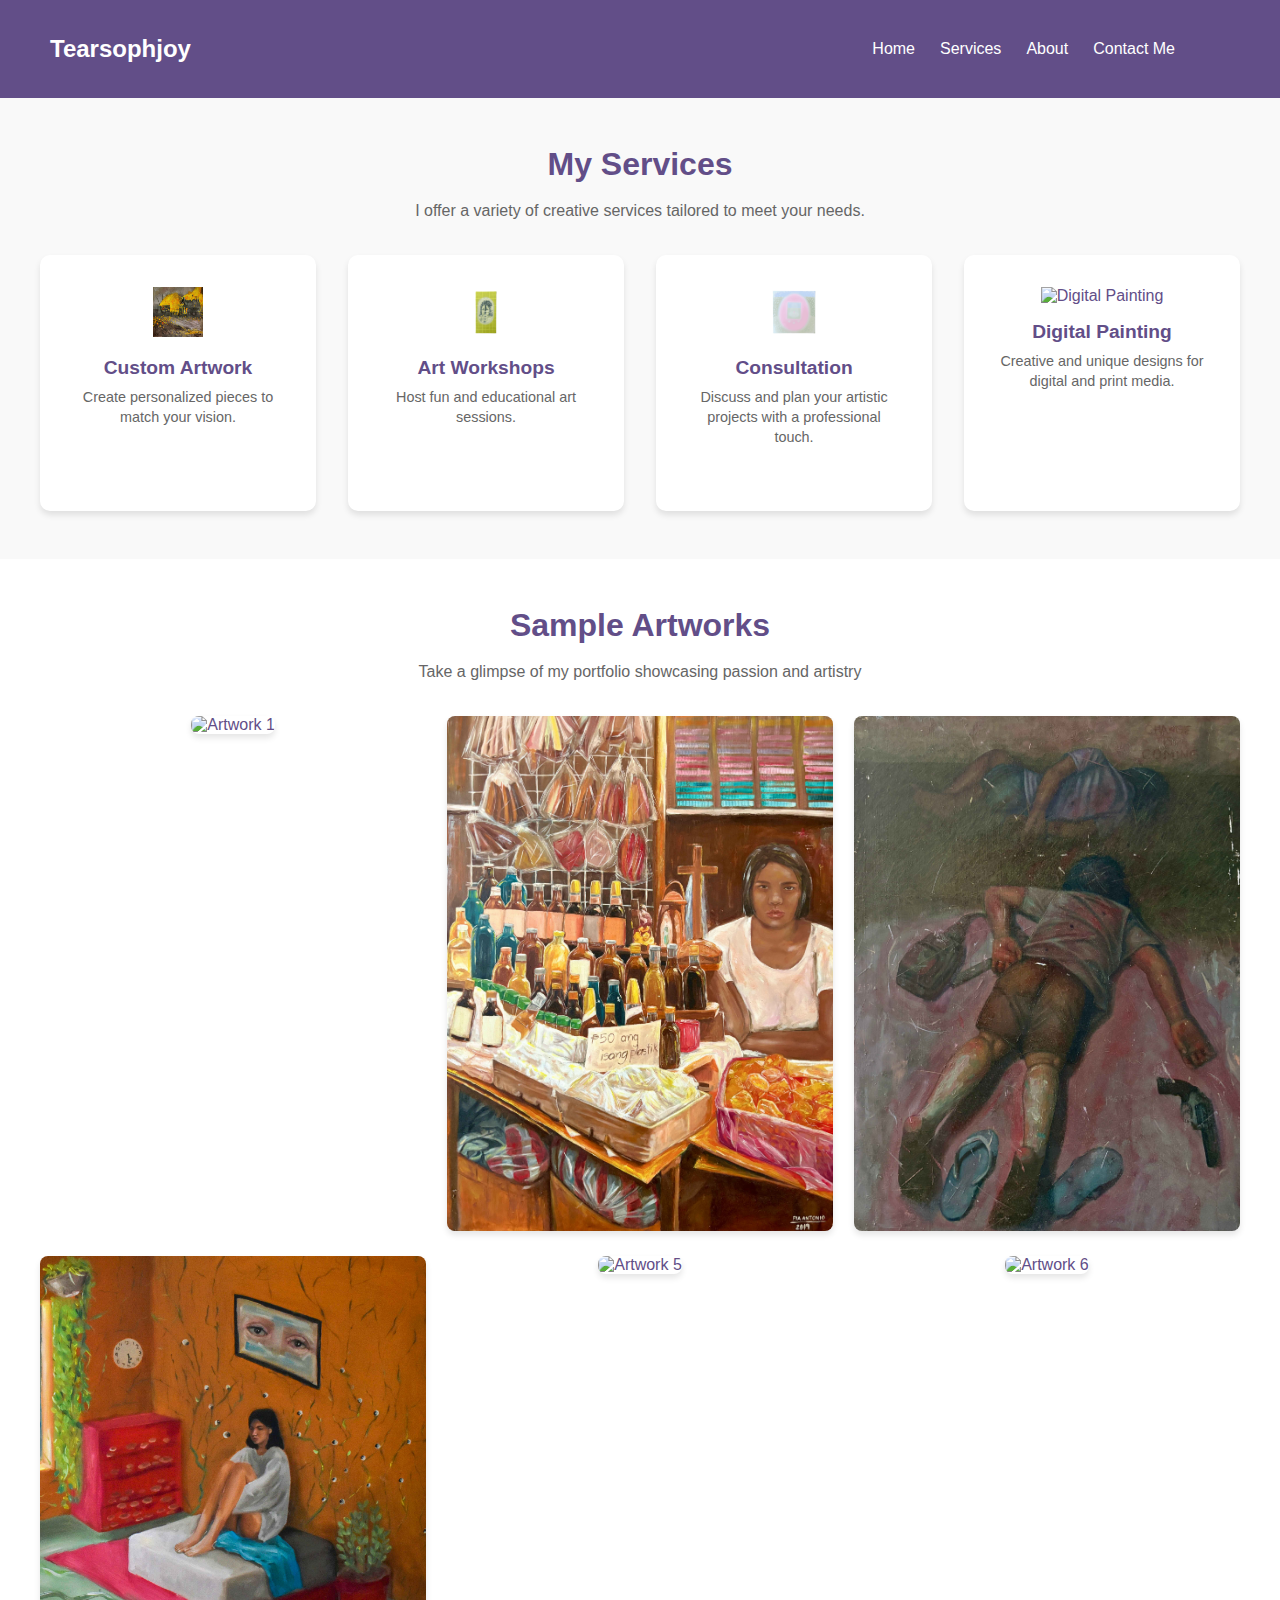
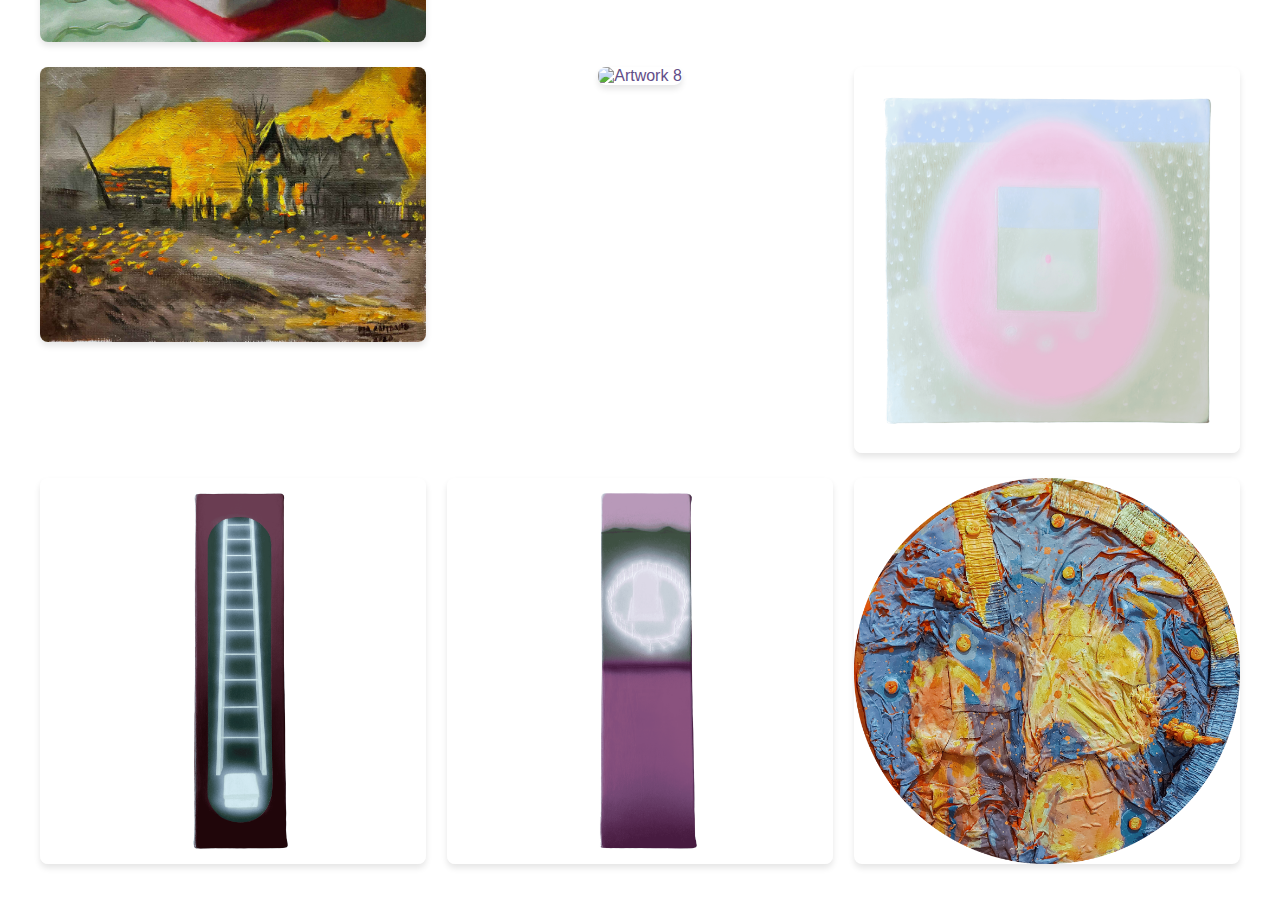
==== services.html @ 124bbe5c "Add files via upload" ====
<!DOCTYPE html>
<html lang="en">
<head>
  <meta charset="UTF-8">
  <meta name="viewport" content="width=device-width, initial-scale=1.0">
  <title>Services - Tearsophjoy</title>
  <link rel="stylesheet" href="styles.css">
</head>
<body>
  <header>
    <nav class="navbar">
      <a href="index.html" class="logo">Tearsophjoy</a>
      <nav class="navbar">
  <ul class="nav-links">
    <li><a href="index.html">Home</a></li>
    <li><a href="services.html">Services</a></li>
    <li><a href="about.html">About</a></li>
    <li><a href="contact.html">Contact Me</a></li>
  </ul>
</nav>

  </header>


  <section class="services">
  <h2>My Services</h2>
  <p>I offer a variety of creative services tailored to meet your needs.</p>
  <div class="services-grid">
    <div class="service-item">
      <img src="icon1.jpg" alt="Custom Artwork">
      <h3>Custom Artwork</h3>
      <p>Create personalized pieces to match your vision.</p>
    </div>
    <div class="service-item">
      <img src="icon2.png" alt="Art Workshops">
      <h3>Art Workshops</h3>
      <p>Host fun and educational art sessions.</p>
    </div>
    <div class="service-item">
      <img src="icon3.png" alt="Consultation">
      <h3>Consultation</h3>
      <p>Discuss and plan your artistic projects with a professional touch.</p>
    </div>
    <div class="service-item">
      <img src="icon4.jpg" alt="Digital Painting">
      <h3>Digital Painting</h3>
      <p>Creative and unique designs for digital and print media.</p>
    </div>
  </div>
  </section>
  
  <section class="sample-artworks">
  <h2>Sample Artworks</h2>
  <p>Take a glimpse of my portfolio showcasing passion and artistry</p>
  <div class="artworks-grid">
    <div class="artwork-item" data-image="artwork1.png">
      <img src="artwork1.png" alt="Artwork 1">
    </div>
    <div class="artwork-item" data-image="artwork2.jpg">
      <img src="artwork2.jpg" alt="Artwork 2">
    </div>
    <div class="artwork-item" data-image="artwork3.jpg">
      <img src="artwork3.jpg" alt="Artwork 3">
    </div>
    <div class="artwork-item" data-image="artwork4.jpg">
      <img src="artwork4.jpg" alt="Artwork 4">
    </div>
    <div class="artwork-item" data-image="artwork5.png">
      <img src="artwork5.png" alt="Artwork 5">
    </div>
    <div class="artwork-item" data-image="artwork6.png">
      <img src="artwork6.png" alt="Artwork 6">
    </div>
	<div class="artwork-item" data-image="icon1.jpg">
      <img src="icon1.jpg" alt="Artwork 7">
    </div>
	<div class="artwork-item" data-image="icon4.jpg">
      <img src="icon4.jpg" alt="Artwork 8">
    </div>
	<div class="artwork-item" data-image="icon3.png">
      <img src="icon3.png" alt="Artwork 9">
    </div>
	 <div class="artwork-item" data-image="artwork7.png">
      <img src="artwork7.png" alt="Artwork 10">
    </div>
	 <div class="artwork-item" data-image="artwork8.png">
      <img src="artwork8.png" alt="Artwork 11">
    </div>
	<div class="artwork-item" data-image="artwork9.png">
      <img src="artwork9.png" alt="Artwork 12">
    </div>
  </div>
    <div class="modal" id="artworkModal">
    <span class="close">&times;</span>
    <img class="modal-content" id="modalImage" alt="Artwork">
  </div>
</section>
<script>

const modal = document.getElementById("artworkModal");
const modalImage = document.getElementById("modalImage");
const closeModal = document.querySelector(".close");


document.querySelectorAll(".artwork-item").forEach(item => {
  item.addEventListener("click", function () {
    const imageSrc = this.getAttribute("data-image"); 
    modalImage.src = imageSrc; 
    modal.style.display = "flex"; 
  });
});


closeModal.addEventListener("click", () => {
  modal.style.display = "none";
});


modal.addEventListener("click", (event) => {
  if (event.target === modal) {
    modal.style.display = "none";
  }
});
</script>


</body>
</html>
---- styles.css ----
/* General Styles */
* {
  margin: 0;
  padding: 0;
  box-sizing: border-box;
}

body {
  font-family: Roboto, sans-serif;
  color: #624E88;
  background-color: #F5F7F8;
}

/* Navbar */
.navbar {
  display: flex;
  justify-content: space-between;
  align-items: center;
  padding: 20px 50px;
  background-color: #624E88;
}

.navbar .logo {
  font-size: 24px;
  text-decoration: none; 
  color: white;
  font-weight: bold;
}

.nav-links {
  list-style-type: none;
  display: flex;
  gap: 15px;
}

.nav-links li a {
  text-decoration: none;
  color: #fff;
  padding: 5px;
}

.nav-links li a.active,
.nav-links li a:hover {
  color: #9380B9;
}

/* Profile Section */
.profile {
  display: flex;
  align-items: center;
  justify-content: space-between;
  padding: 230px;
  height: 90vh;
}

.profile .content {
  max-width: 50%;
}

.profile .content h1 {
  font-size: 60px;
}

.profile .content h1 span,
.profile .content p span {
  color: #624E88;
}

.profile .content p {
  font-size: 18px;
  margin-top: 10px;
  line-height: 1.5;
}

.profile .social-icons {
  margin-top: 20px;
}

.profile .social-icons a {
  font-size: 24px;
  color: #624E88;
  margin-right: 15px;
  text-decoration: none;
}

.hire-btn {
  background-color: transparent;
  border: 1px solid #624E88;
  color: #624E88;
  padding: 10px 20px;
  margin-top: 20px;
  cursor: pointer;
  transition: 0.3s;
}

.hire-btn:hover {
  background-color: #8967B3;
  color: #000;
}

/* Profile Image */
.profile-img img {
  max-width: 450px;
  border-radius: 50%;
  border: 2px solid #624E88;
  box-shadow: 0 0 15px rgba(137, 103, 179, 32);
}

/* Services Section */
.services {
  text-align: center;
  padding: 3rem 2rem;
  background-color: #f9f9f9;
}

.services h2 {
  font-size: 2rem;
  color: #624E88;
  margin-bottom: 1rem;
}

.services p {
  font-size: 1rem;
  color: #666;
  margin-bottom: 2rem;
  max-width: 600px;
  margin-left: auto;
  margin-right: auto;
  line-height: 1.5;
}

.services-grid {
  display: grid;
  grid-template-columns: repeat(auto-fit, minmax(200px, 1fr));
  gap: 2rem;
  max-width: 1200px;
  margin: 0 auto;
}

.service-item {
  background-color: #fff;
  padding: 2rem;
  border-radius: 10px;
  box-shadow: 0 4px 6px rgba(0, 0, 0, 0.1);
  text-align: center;
  transition: transform 0.3s ease, box-shadow 0.3s ease;
}

.service-item:hover {
  transform: translateY(-5px);
  box-shadow: 0 8px 12px rgba(0, 0, 0, 0.2);
}

.service-item img {
  width: 50px;
  height: 50px;
  margin-bottom: 1rem;
}

.service-item h3 {
  font-size: 1.2rem;
  color: #624E88;
  margin-bottom: 0.5rem;
}

.service-item p {
  font-size: 0.9rem;
  color: #666;
  line-height: 1.4;
}
/* Sample Artworks Section */
.sample-artworks {
  text-align: center;
  padding: 3rem 2rem;
  background-color: #fff;
}

.sample-artworks h2 {
  font-size: 2rem;
  color: #624E88;
  margin-bottom: 1rem;
}

.sample-artworks p {
  font-size: 1rem;
  color: #666;
  margin-bottom: 2rem;
  max-width: 600px;
  margin-left: auto;
  margin-right: auto;
  line-height: 1.5;
}

.artworks-grid {
  display: grid;
  grid-template-columns: repeat(auto-fit, minmax(300px, 1fr));
  gap: 1.3rem;
  max-width: 1200px;
  margin: 0 auto;
}

.artwork-item img {
  width: 100%;
  height: auto;
  border-radius: 8px;
  box-shadow: 0 4px 6px rgba(0, 0, 0, 0.1);
  transition: transform 0.3s ease, box-shadow 0.3s ease;
}

.artwork-item img:hover {
  transform: scale(1.05);
  box-shadow: 0 8px 12px rgba(0, 0, 0, 0.2);
}

/* Modal Styles */
.modal {
  display: none; 
  position: fixed;
  top: 0;
  left: 0;
  width: 100%;
  height: 100%;
  background-color: rgba(0, 0, 0, 0.8); 
  justify-content: center;
  align-items: center;
  z-index: 9999;
}

.modal-content {
  max-width: 90%;
  max-height: 80%;
  border-radius: 8px;
  box-shadow: 0 4px 6px rgba(0, 0, 0, 0.3);
}

.close {
  position: absolute;
  top: 20px;
  right: 20px;
  font-size: 2rem;
  color: #fff;
  cursor: pointer;
  z-index: 10000;
}


/* About Section */
.about {
  padding: 4rem 2rem;
  background-color: #f5f7f8; 
}

.about-container {
  display: flex;
  align-items: center;
  justify-content: space-between; 
  gap: 2rem;
  max-width: 1200px; 
  margin: 0 auto;
  flex-wrap: wrap; 
}

.about-image img {
  max-width: 100%; 
  width: 300px; 
  height: auto; 
  border-radius: 8px; 
  box-shadow: 0 4px 6px rgba(0, 0, 0, 0.1); 
}

.about-content {
  flex: 1; 
}
.about-content h2 {
  font-size: 2rem;
  font-weight: bold;
  margin-bottom: 1rem;
  position: relative;
  display: inline-block;
  padding-bottom: 0.5rem;
}

.about-content h2::after {
  content: "";
  position: absolute;
  bottom: 0;
  left: 0;
  width: 50px;
  height: 3px;
  background-color: #624E88; 
}

.about-content p {
  font-size: 1rem;
  line-height: 1.6;
  margin-bottom: 1rem;
  color: #666; 
}@media (max-width: 768px) {
	
  .about-container {
    flex-direction: column; 
    text-align: center; 
  }

  .about-image img {
    width: 100%; 
    max-width: 300px; 
    margin: 0 auto; 
  }
}
/* Social Links */
.social-links {
  margin-top: 1.5rem;
  display: flex;
  justify-content: right; 
  gap: 1rem; 
}

.social-icon {
  display: flex;
  justify-content: center;
  align-items: center;
  width: 80px;
  height: 80px;
  border: 2px solid #624E88; 
  border-radius: 50%; 
  background-color: #fff; 
  transition: transform 0.3s ease, box-shadow 0.3s ease;
}

.social-icon:hover {
  transform: scale(1.1);
  box-shadow: 0 4px 6px rgba(0, 0, 0, 0.2);
}

.social-icon img {
  width: 60%; 
  height: 60%;
  object-fit: contain; 
}



/* Contact Section */
.contact {
  text-align: center;
  background-color: #f9f9f9;
  padding: 3rem 2rem;
}

.contact-header {
  margin-bottom: 3rem;
}

.contact-image {
  width: 100px;
  height: 100px;
  border-radius: 50%;
  margin-bottom: 1rem;
}

.contact-header h2 {
  font-size: 2rem;
  color: #624E88;
  margin-bottom: 0.5rem;
}

.contact-header p {
  font-size: 1rem;
  color: #666;
  max-width: 600px;
  margin: 0 auto;
  line-height: 1.5;
}

.contact-details {
  display: flex;
  flex-wrap: wrap;
  justify-content: center;
  gap: 2rem;
  margin-top: 2rem;
}

.contact-item {
  text-align: center;
  max-width: 300px;
}

.icon-circle {
  width: 80px;
  height: 80px;
  border-radius: 50%;
  background-color: #624E88;
  display: flex;
  justify-content: center;
  align-items: center;
  margin: 0 auto 1rem auto;
}

.icon-circle img {
  width: 40px;
  height: 40px;
}

.contact-item h3 {
  font-size: 1.2rem;
  color: #624E88;
  margin-bottom: 0.5rem;
}

.contact-item p {
  font-size: 1rem;
  color: #666;
  line-height: 1.5;
}
@media (max-width: 768px) {
  .contact-details {
    flex-direction: column; 
    gap: 2rem; 
  }

  .contact-item {
    max-width: 100%;
  }
}

/* Contact Form */
.contact-form {
  margin-top: 3rem;
  max-width: 600px;
  margin-left: auto;
  margin-right: auto;
  text-align: left;
  background-color: #fff;
  padding: 2rem;
  border-radius: 8px;
  box-shadow: 0 4px 8px rgba(0, 0, 0, 0.1);
}

.contact-form form {
  display: flex;
  flex-direction: column;
  gap: 1.5rem; 
}

.contact-form input,
.contact-form textarea {
  width: 100%;
  padding: 12px;
  font-size: 1rem;
  border: 1px solid #ccc;
  border-radius: 4px;
  box-sizing: border-box;
}

.contact-form input:focus,
.contact-form textarea:focus {
  border-color: #624E88;
  outline: none;
  box-shadow: 0 0 5px rgba(82, 110, 72, 0.3);
}

.contact-form button {
  background-color: #624E88;
  color: #fff;
  border: none;
  padding: 12px 20px;
  font-size: 1rem;
  border-radius: 4px;
  cursor: pointer;
  transition: background-color 0.3s ease;
}

.contact-form button:hover {
  background-color: #e87c7c;
}

.contact-form textarea {
  resize: none; 
}
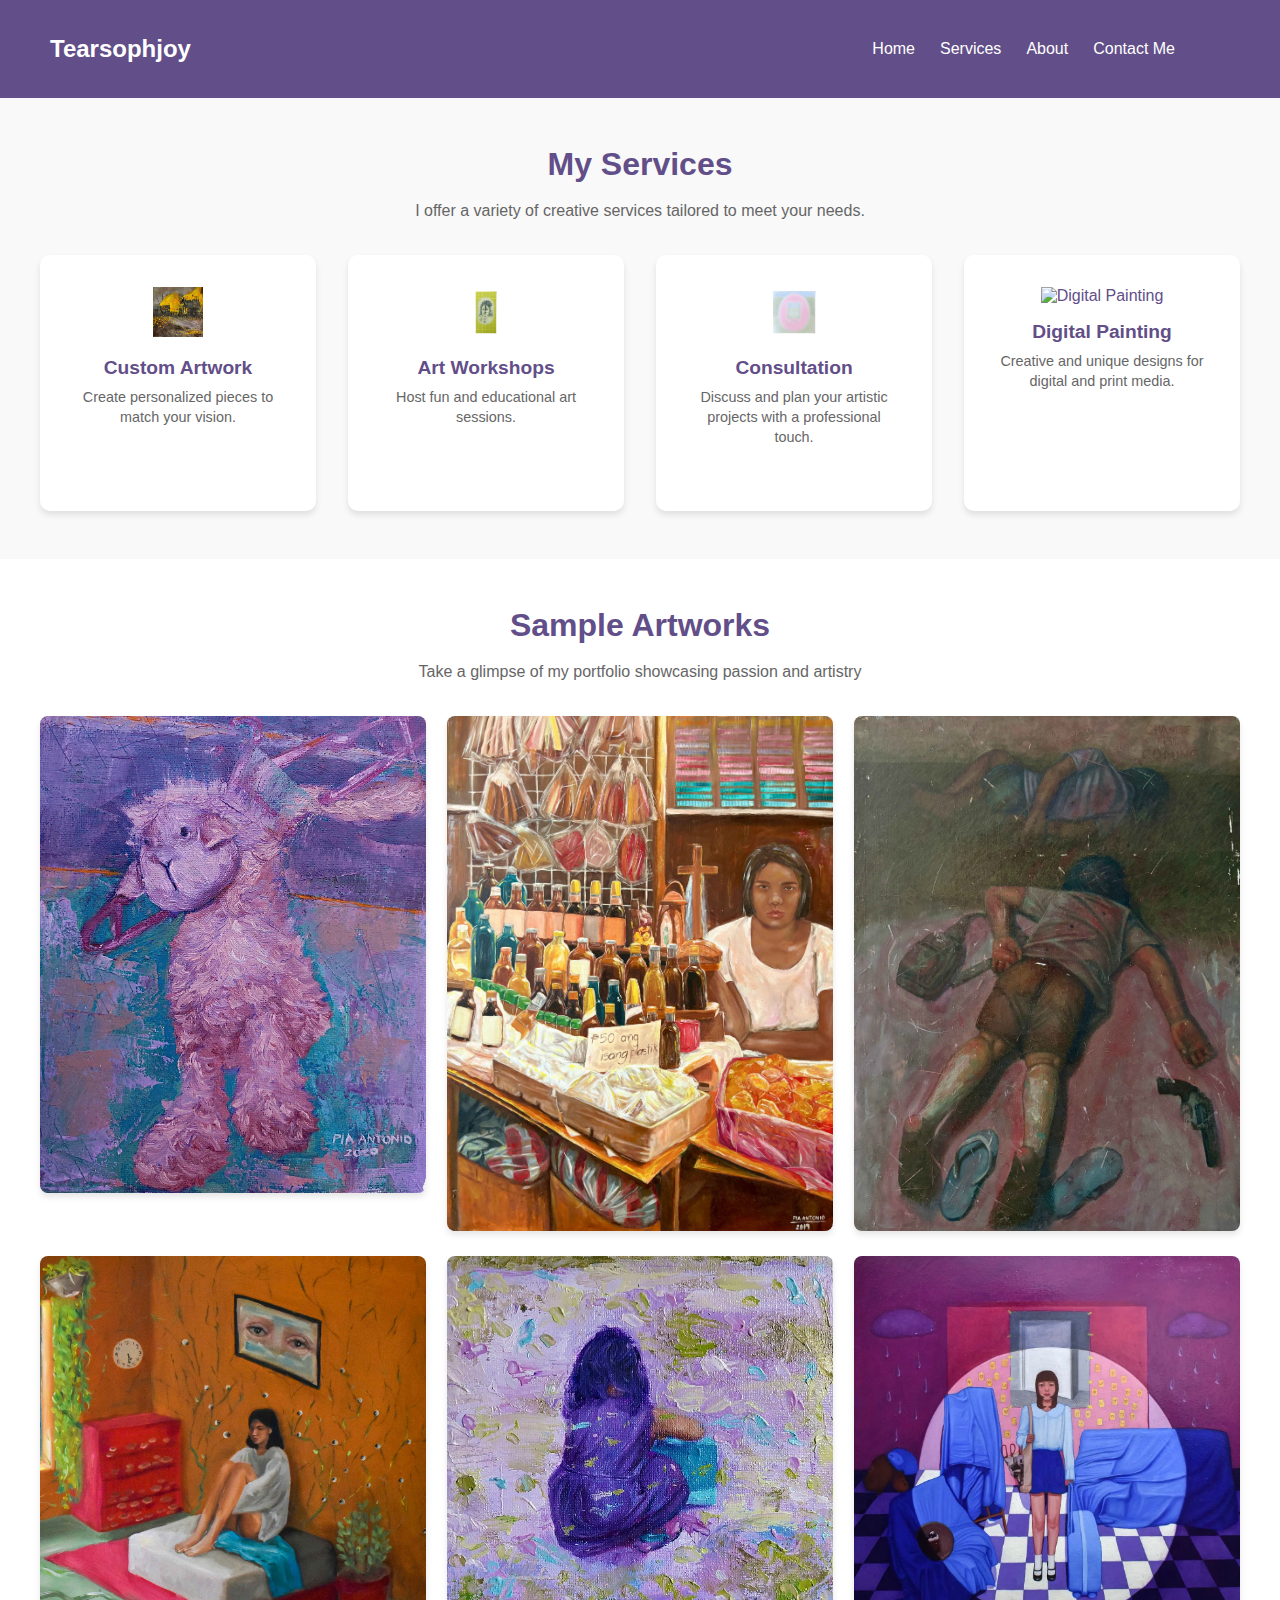
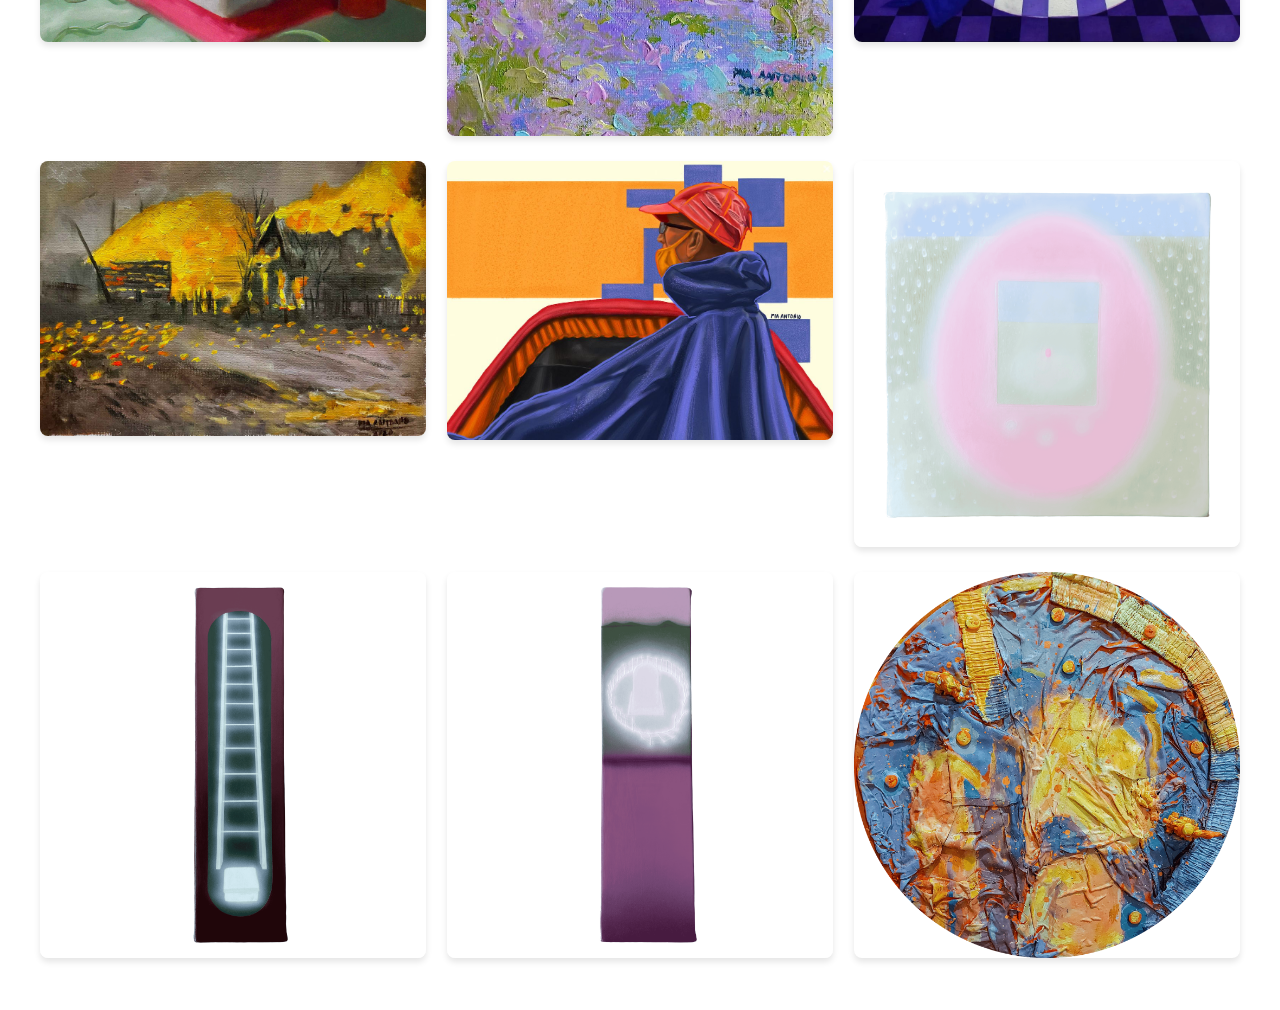
==== commit 11cc84d1: "Update services.html" ====
--- a/services.html
+++ b/services.html
@@ -53,8 +53,8 @@
   <h2>Sample Artworks</h2>
   <p>Take a glimpse of my portfolio showcasing passion and artistry</p>
   <div class="artworks-grid">
-    <div class="artwork-item" data-image="artwork1.png">
-      <img src="artwork1.png" alt="Artwork 1">
+    <div class="artwork-item" data-image="artwork1.PNG">
+      <img src="artwork1.PNG" alt="Artwork 1">
     </div>
     <div class="artwork-item" data-image="artwork2.jpg">
       <img src="artwork2.jpg" alt="Artwork 2">
@@ -65,17 +65,17 @@
     <div class="artwork-item" data-image="artwork4.jpg">
       <img src="artwork4.jpg" alt="Artwork 4">
     </div>
-    <div class="artwork-item" data-image="artwork5.png">
-      <img src="artwork5.png" alt="Artwork 5">
+    <div class="artwork-item" data-image="artwork5.PNG">
+      <img src="artwork5.PNG" alt="Artwork 5">
     </div>
-    <div class="artwork-item" data-image="artwork6.png">
-      <img src="artwork6.png" alt="Artwork 6">
+    <div class="artwork-item" data-image="artwork6.PNG">
+      <img src="artwork6.PNG" alt="Artwork 6">
     </div>
 	<div class="artwork-item" data-image="icon1.jpg">
       <img src="icon1.jpg" alt="Artwork 7">
     </div>
-	<div class="artwork-item" data-image="icon4.jpg">
-      <img src="icon4.jpg" alt="Artwork 8">
+	<div class="artwork-item" data-image="icon4.JPG">
+      <img src="icon4.JPG" alt="Artwork 8">
     </div>
 	<div class="artwork-item" data-image="icon3.png">
       <img src="icon3.png" alt="Artwork 9">
